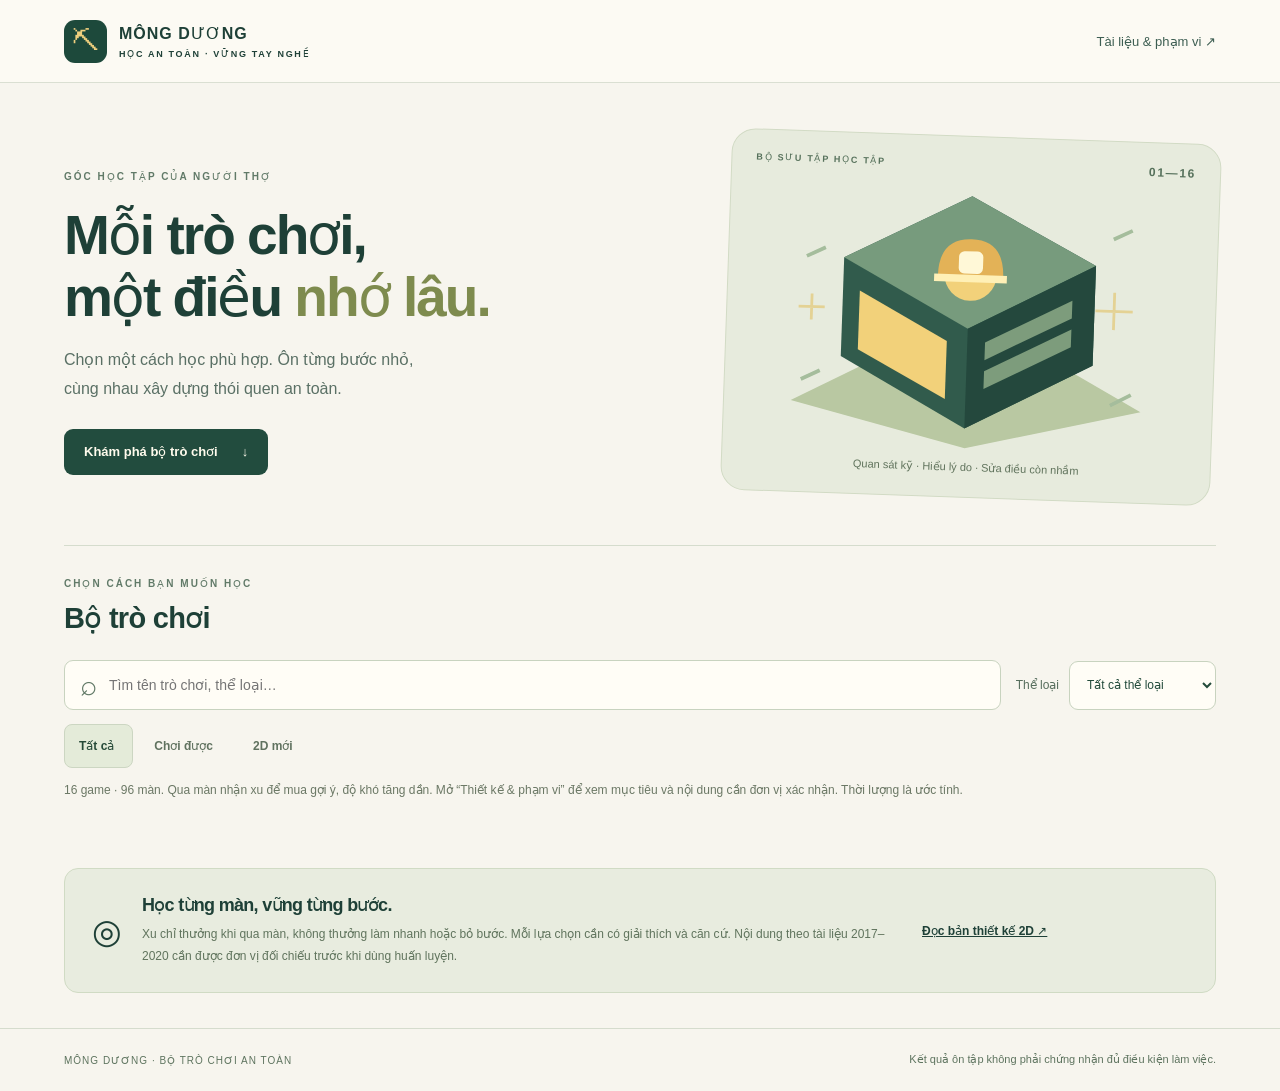
==== index.html @ 5fb07996 "Publish 16 safety learning games with 96 campaign levels" ====
<!doctype html><html lang="vi"><head><meta charset="utf-8"><meta name="viewport" content="width=device-width,initial-scale=1"><meta http-equiv="refresh" content="0;url=MD_game/"><title>Bộ trò chơi an toàn · Mông Dương</title></head><body><p><a href="MD_game/">Mở bộ trò chơi an toàn Mông Dương →</a></p></body></html>
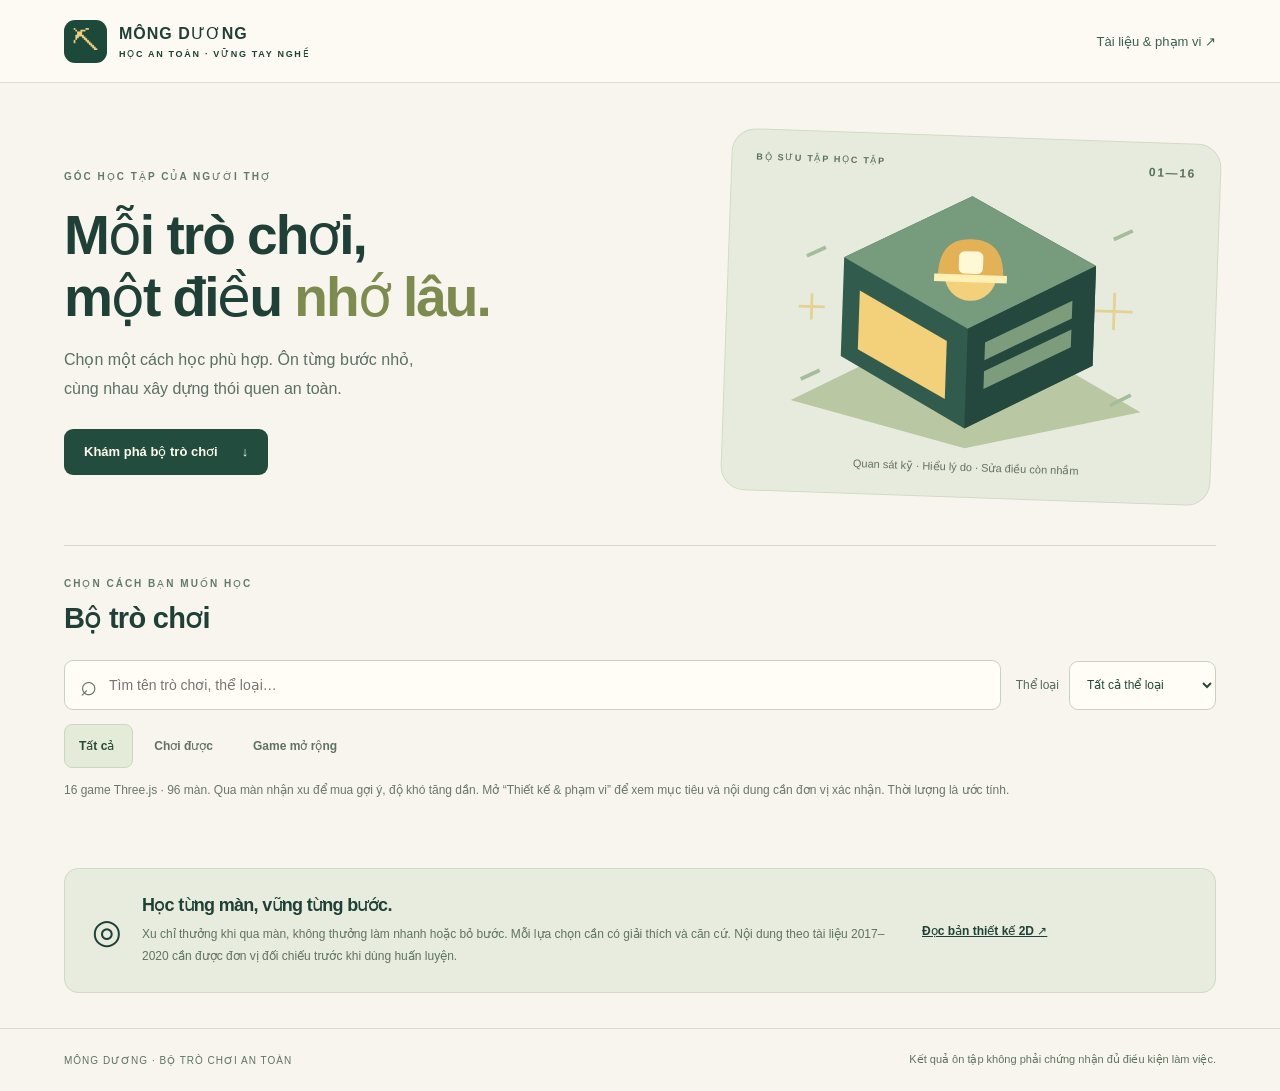
==== commit c1dfc93d: "Use Three.js interactive scenes for all 96 levels; remove text gameplay" ====
--- a/index.html
+++ b/index.html
@@ -1 +1 @@
-<!doctype html><html lang="vi"><head><meta charset="utf-8"><meta name="viewport" content="width=device-width,initial-scale=1"><meta http-equiv="refresh" content="0;url=MD_game/"><title>Bộ trò chơi an toàn · Mông Dương</title></head><body><p><a href="MD_game/">Mở bộ trò chơi an toàn Mông Dương →</a></p></body></html>
+<!doctype html><html lang="vi"><head><meta charset="utf-8"><meta name="viewport" content="width=device-width,initial-scale=1"><meta http-equiv="refresh" content="0;url=MD_game/?v=three-1"><title>Bộ trò chơi an toàn · Mông Dương</title></head><body><p><a href="MD_game/?v=three-1">Mở bộ trò chơi an toàn Mông Dương →</a></p></body></html>
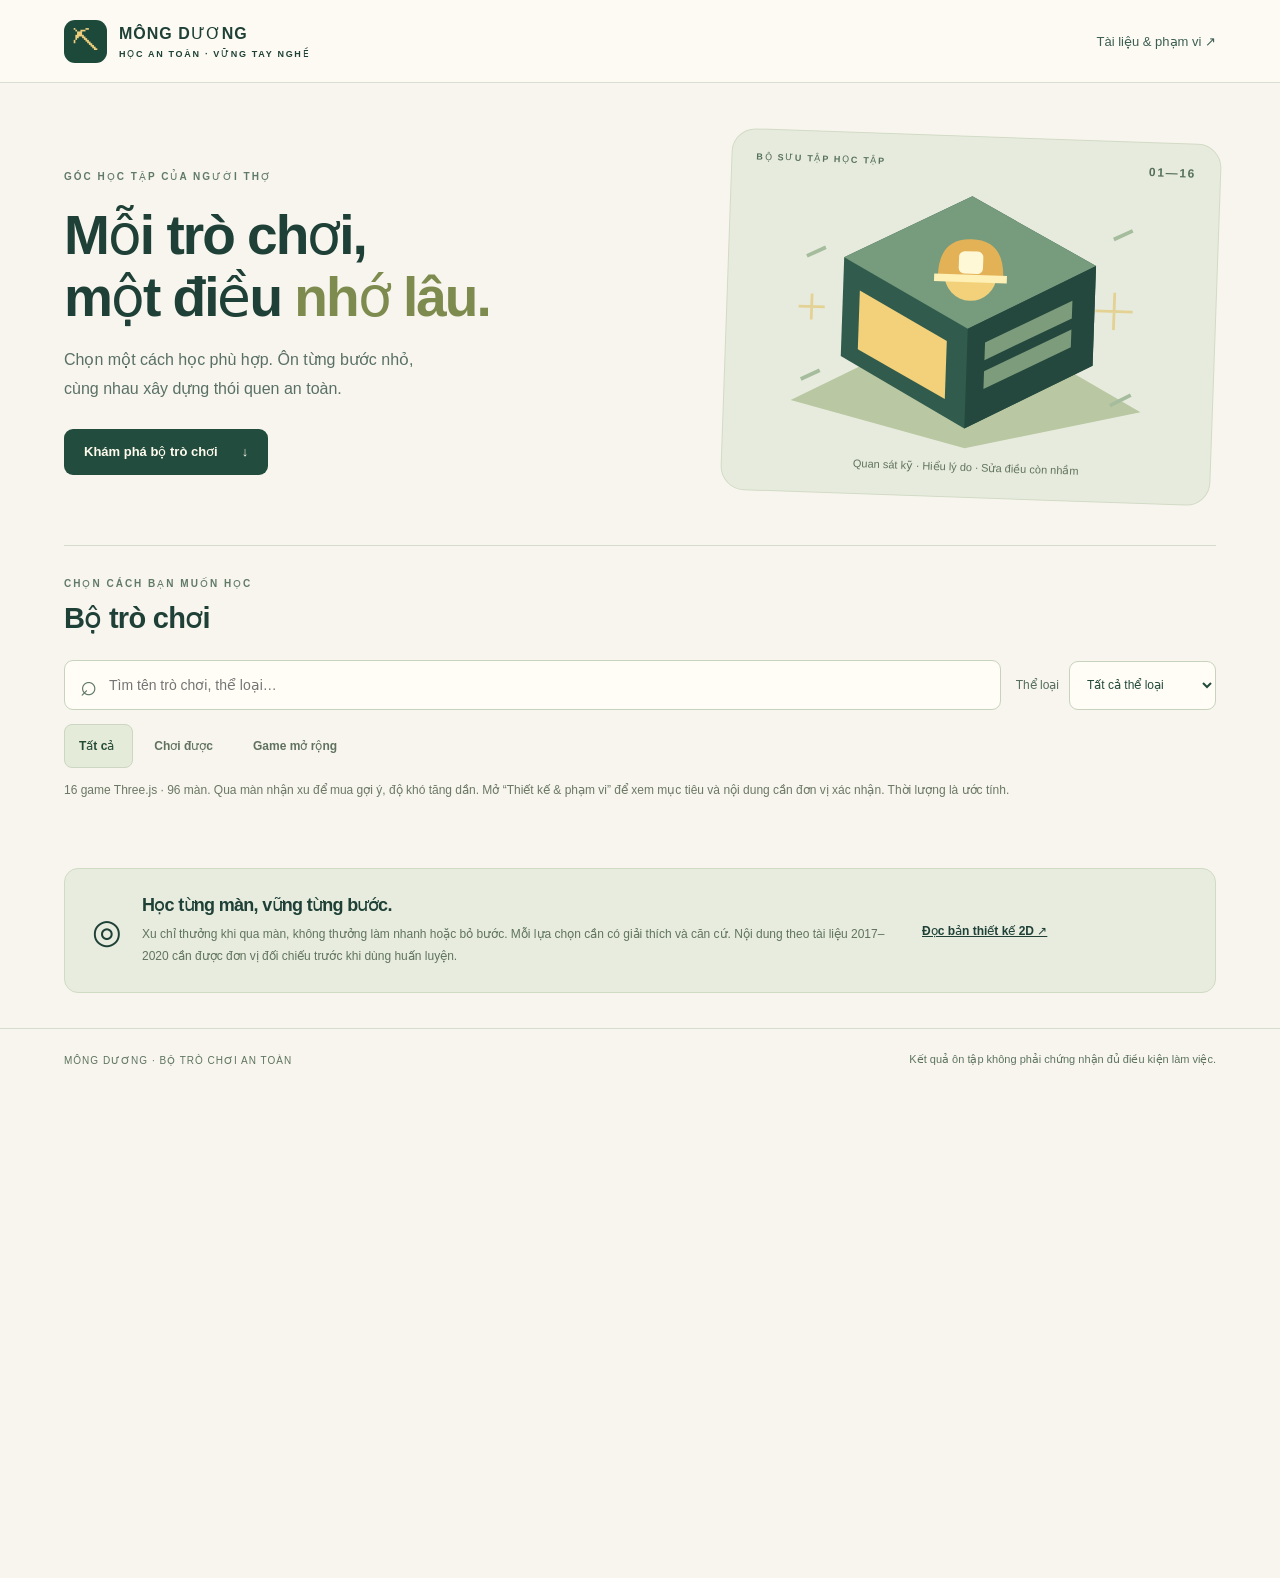
==== commit cab93e18: "Correct all games to flat 2D graphics rendered with Three.js" ====
--- a/index.html
+++ b/index.html
@@ -1 +1 @@
-<!doctype html><html lang="vi"><head><meta charset="utf-8"><meta name="viewport" content="width=device-width,initial-scale=1"><meta http-equiv="refresh" content="0;url=MD_game/?v=three-1"><title>Bộ trò chơi an toàn · Mông Dương</title></head><body><p><a href="MD_game/?v=three-1">Mở bộ trò chơi an toàn Mông Dương →</a></p></body></html>
+<!doctype html><html lang="vi"><head><meta charset="utf-8"><meta name="viewport" content="width=device-width,initial-scale=1"><meta http-equiv="refresh" content="0;url=MD_game/?v=flat-2d-1"><title>Bộ trò chơi an toàn · Mông Dương</title></head><body><p><a href="MD_game/?v=flat-2d-1">Mở bộ trò chơi an toàn Mông Dương →</a></p></body></html>
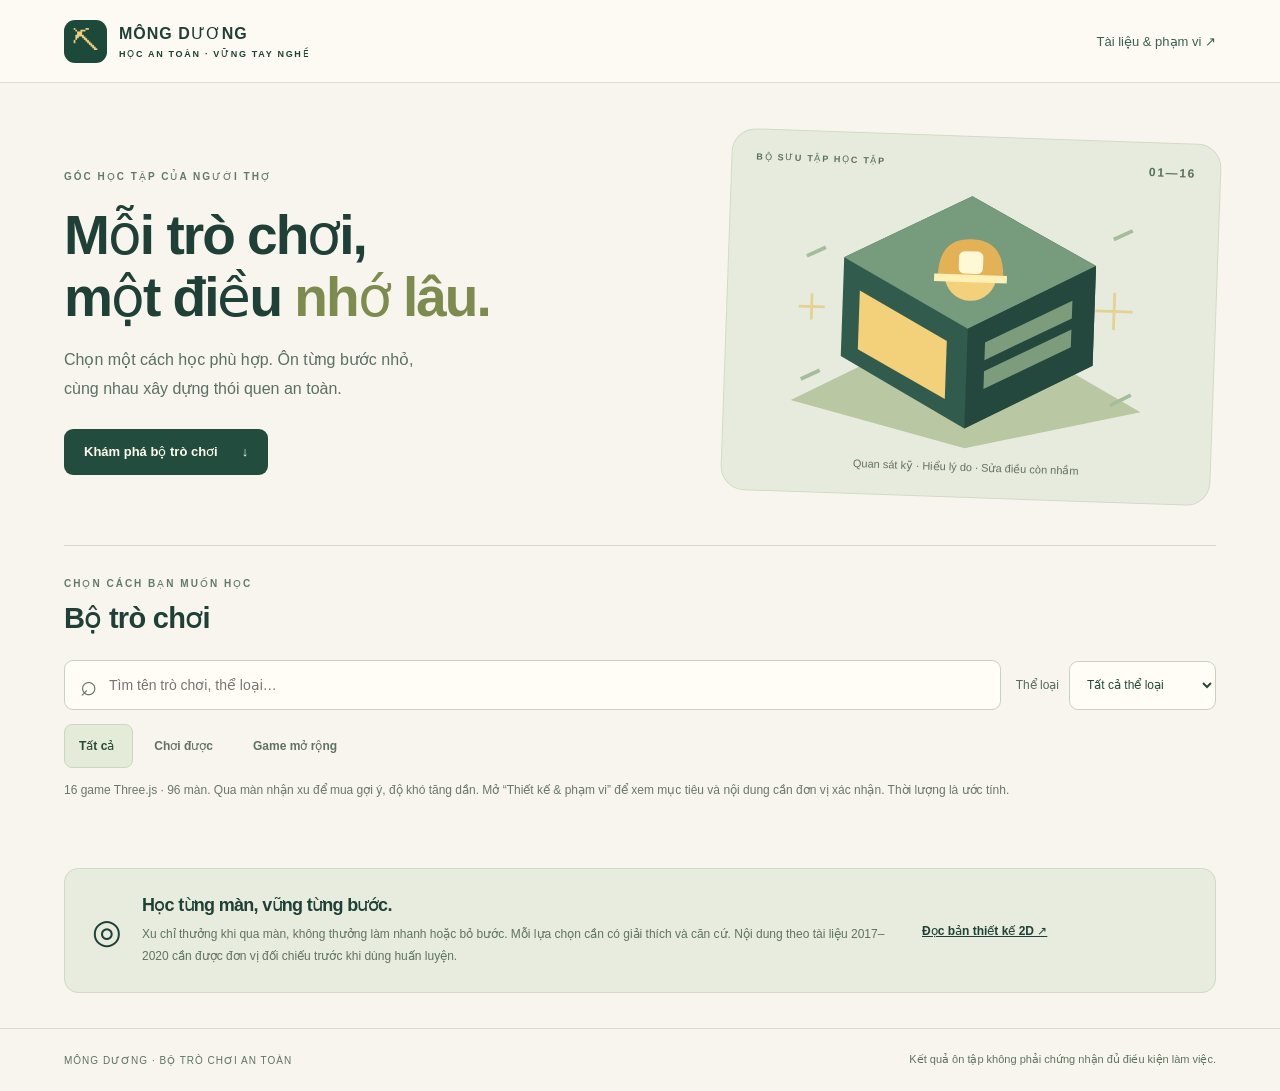
==== commit 8336d109: "Use Phaser for top-down games and platformer; preserve 2D campaigns and progress" ====
--- a/index.html
+++ b/index.html
@@ -1 +1 @@
-<!doctype html><html lang="vi"><head><meta charset="utf-8"><meta name="viewport" content="width=device-width,initial-scale=1"><meta http-equiv="refresh" content="0;url=MD_game/?v=flat-2d-1"><title>Bộ trò chơi an toàn · Mông Dương</title></head><body><p><a href="MD_game/?v=flat-2d-1">Mở bộ trò chơi an toàn Mông Dương →</a></p></body></html>
+<!doctype html><html lang="vi"><head><meta charset="utf-8"><meta name="viewport" content="width=device-width,initial-scale=1"><meta http-equiv="refresh" content="0;url=MD_game/?v=phaser-1"><title>Bộ trò chơi an toàn · Mông Dương</title></head><body><p><a href="MD_game/?v=phaser-1">Mở bộ trò chơi an toàn Mông Dương →</a></p></body></html>
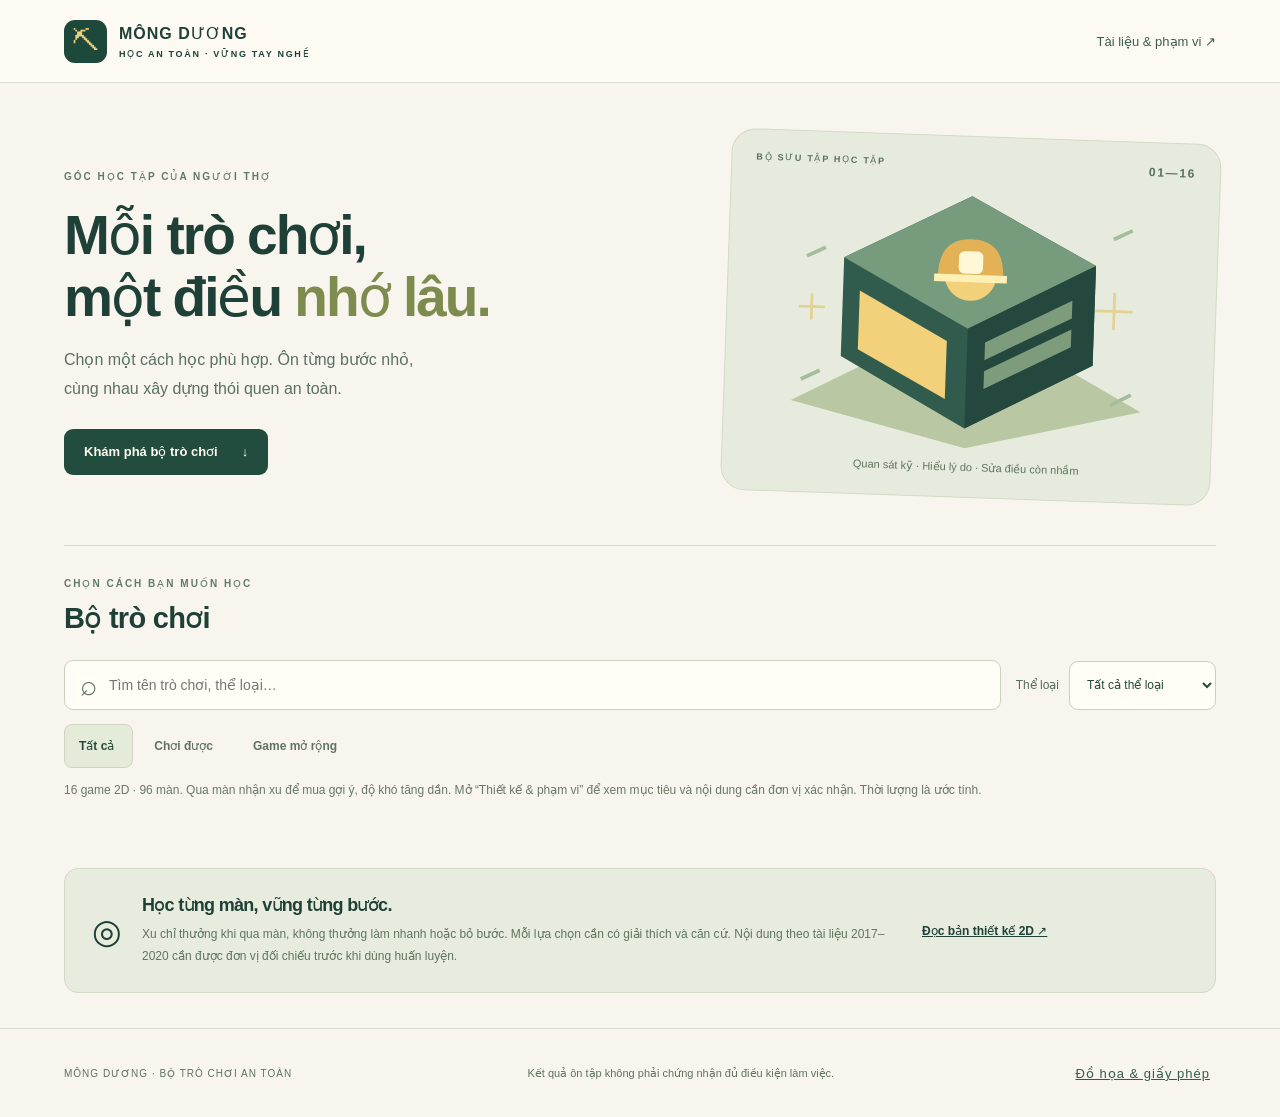
==== commit ee36749e: "Upgrade flat 2D artwork with credited CC0 sprites, animated workers and detailed scenes" ====
--- a/index.html
+++ b/index.html
@@ -1 +1 @@
-<!doctype html><html lang="vi"><head><meta charset="utf-8"><meta name="viewport" content="width=device-width,initial-scale=1"><meta http-equiv="refresh" content="0;url=MD_game/?v=phaser-1"><title>Bộ trò chơi an toàn · Mông Dương</title></head><body><p><a href="MD_game/?v=phaser-1">Mở bộ trò chơi an toàn Mông Dương →</a></p></body></html>
+<!doctype html><html lang="vi"><head><meta charset="utf-8"><meta name="viewport" content="width=device-width,initial-scale=1"><meta http-equiv="refresh" content="0;url=MD_game/?v=art-1"><title>Bộ trò chơi an toàn · Mông Dương</title></head><body><p><a href="MD_game/?v=art-1">Mở bộ trò chơi an toàn Mông Dương →</a></p></body></html>
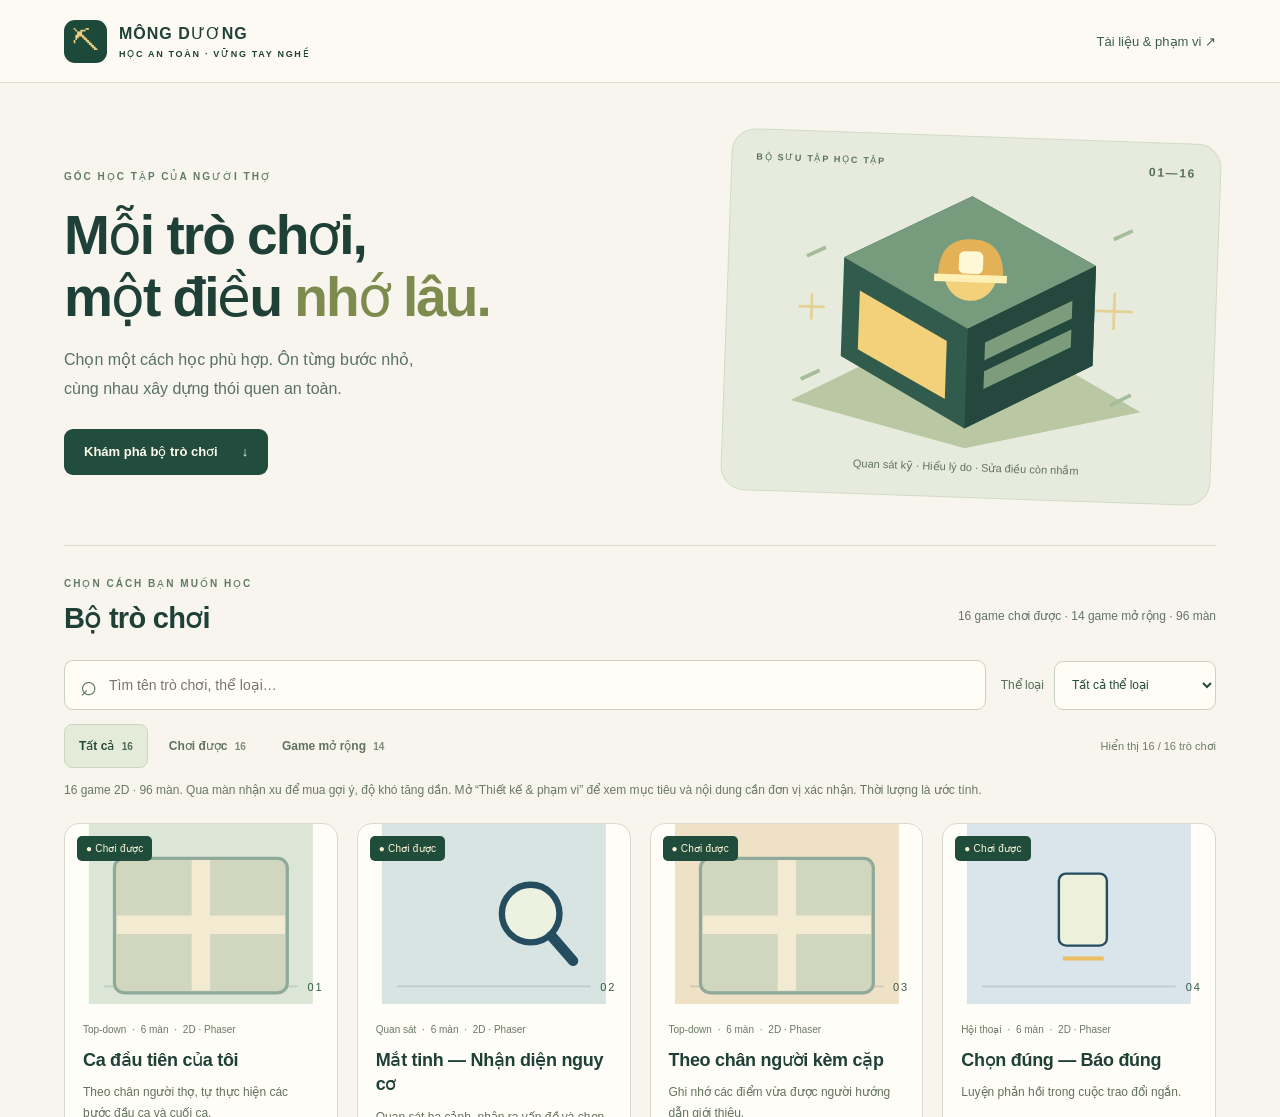
==== commit 620a979a: "Move all games to Phaser and add viewport player controls" ====
--- a/index.html
+++ b/index.html
@@ -1 +1 @@
-<!doctype html><html lang="vi"><head><meta charset="utf-8"><meta name="viewport" content="width=device-width,initial-scale=1"><meta http-equiv="refresh" content="0;url=MD_game/?v=art-1"><title>Bộ trò chơi an toàn · Mông Dương</title></head><body><p><a href="MD_game/?v=art-1">Mở bộ trò chơi an toàn Mông Dương →</a></p></body></html>
+<!doctype html><html lang="vi"><head><meta charset="utf-8"><meta name="viewport" content="width=device-width,initial-scale=1"><meta http-equiv="refresh" content="0;url=MD_game/?v=player-1"><title>Bộ trò chơi an toàn · Mông Dương</title></head><body><p><a href="MD_game/?v=player-1">Mở bộ trò chơi an toàn Mông Dương →</a></p></body></html>
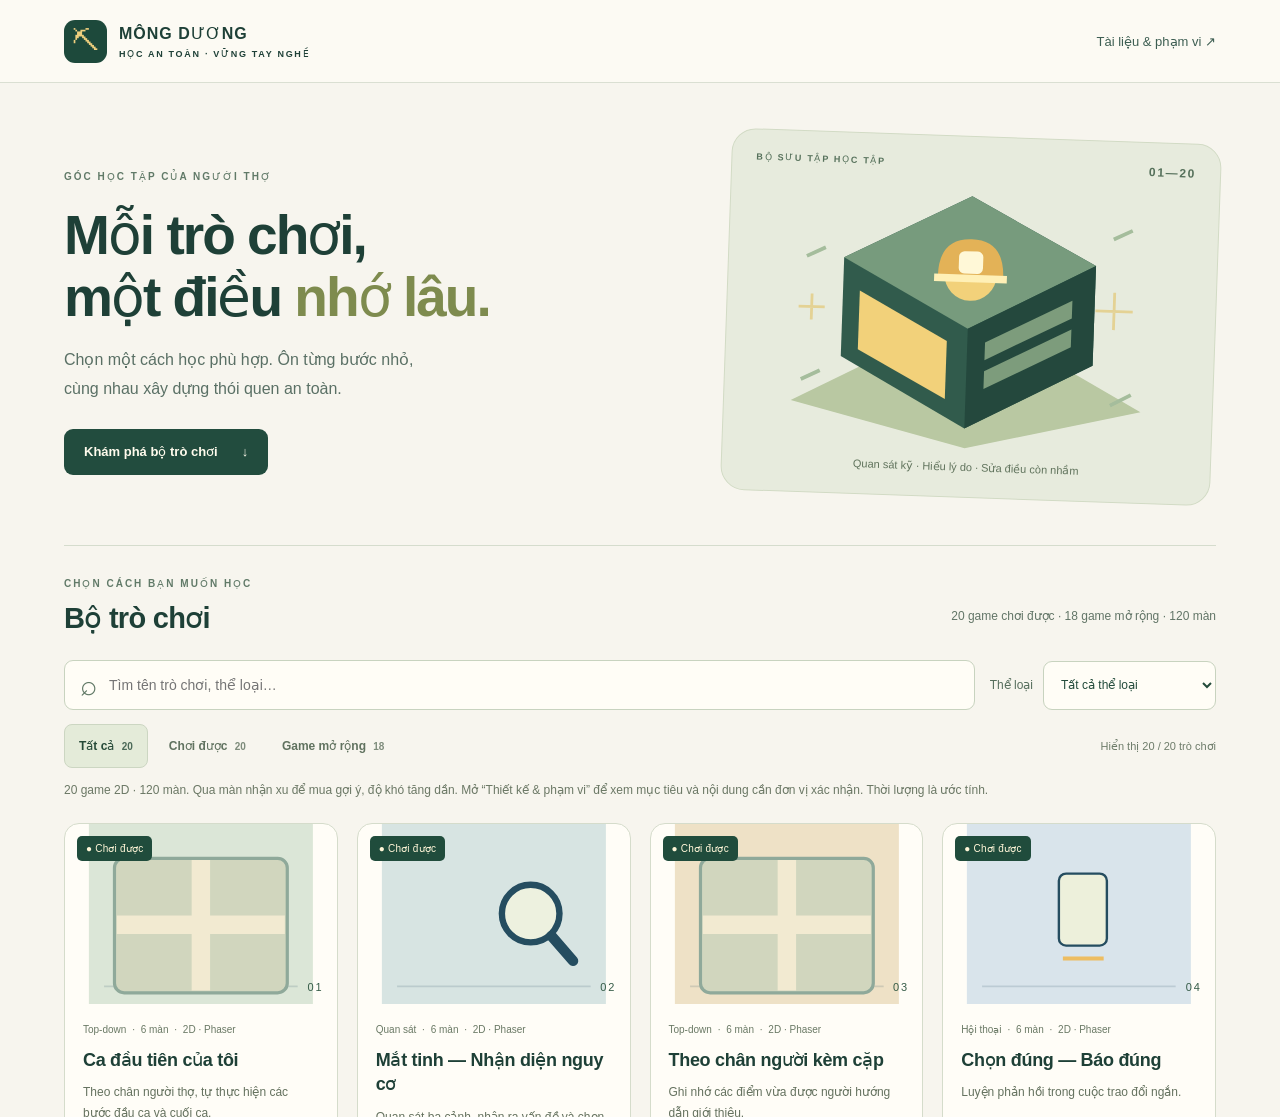
==== commit 6ad11a3b: "Add four source-based mine safety game prototypes with 24 levels" ====
--- a/index.html
+++ b/index.html
@@ -1 +1 @@
-<!doctype html><html lang="vi"><head><meta charset="utf-8"><meta name="viewport" content="width=device-width,initial-scale=1"><meta http-equiv="refresh" content="0;url=MD_game/?v=player-1"><title>Bộ trò chơi an toàn · Mông Dương</title></head><body><p><a href="MD_game/?v=player-1">Mở bộ trò chơi an toàn Mông Dương →</a></p></body></html>
+<!doctype html><html lang="vi"><head><meta charset="utf-8"><meta name="viewport" content="width=device-width,initial-scale=1"><meta http-equiv="refresh" content="0;url=MD_game/?v=trials-1"><title>Bộ trò chơi an toàn · Mông Dương</title></head><body><p><a href="MD_game/?v=trials-1">Mở bộ trò chơi an toàn Mông Dương →</a></p></body></html>
